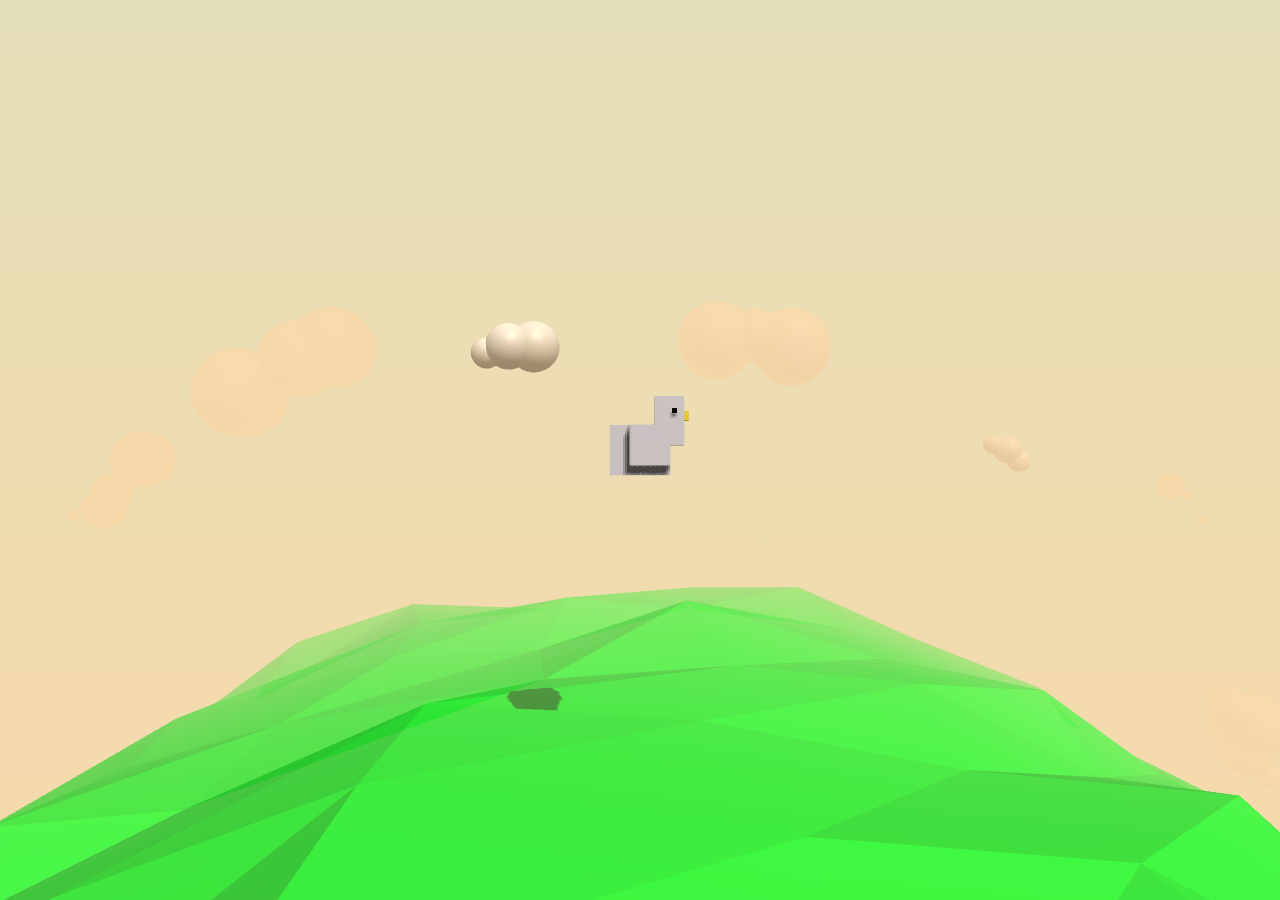
==== part1.html @ 916063e1 "primer commit" ====
<!DOCTYPE html>
<html lang="en" class="no-js">
	<head>
		<meta charset="UTF-8" />
		<meta http-equiv="X-UA-Compatible" content="IE=edge">
		<meta name="viewport" content="width=device-width, initial-scale=1">
		<title>¡Volando Alto!</title>
		<meta name="description" content="Una practica de three.js inspirando en The Aviator" />
		<meta name="keywords" content="three.js, webgl, tutorial, game, 3d, animation, airplane, web development, javascript" />
		<meta name="author" content="Alejandro Navarro" />
		<link rel="shortcut icon" href="favicon.ico">
		<link href='https://fonts.googleapis.com/css?family=Playfair+Display:400,700,700italic' rel='stylesheet' type='text/css'>
		<link rel="stylesheet" type="text/css" href="css/demo.css" />
		<link rel="stylesheet" type="text/css" href="css/styles.css" />
		<script type="text/javascript" src="js/three.min.js"></script>
		<script type="text/javascript" src="js/main_step1.js"/></script>
		<!--[if IE]>
  		<script src="http://html5shiv.googlecode.com/svn/trunk/html5.js"></script>
		<![endif]-->
	</head>
	<body>
		<div class="world" id="world"></div>
	</body>
</html>
---- css/demo.css ----
@font-face {
	font-family: 'codropsicons';
	font-weight: normal;
	font-style: normal;
	src: url('../fonts/codropsicons/codropsicons.eot');
	src: url('../fonts/codropsicons/codropsicons.eot?#iefix') format('embedded-opentype'), url('../fonts/codropsicons/codropsicons.woff') format('woff'), url('../fonts/codropsicons/codropsicons.ttf') format('truetype'), url('../fonts/codropsicons/codropsicons.svg#codropsicons') format('svg');
}

*,
*::after,
*::before {
	-webkit-box-sizing: border-box;
	box-sizing: border-box;
}

body {
	font-family: 'Avenir Next', Avenir, 'Helvetica Neue', Helvetica, Arial, sans-serif;
	margin: 0;
	color: #444;
	background: #f6f6f6;
}

a {
	text-decoration: none;
	color: #d1b790;
	outline: none;
}

a:hover,
a:focus {
	color: #bba077;
	outline: none;
}


/* Top Navigation Style */

.meta {
	font-size: 0.75em;
	line-height: 1;
	position: absolute;
	top: 1em;
	left: 1em;
	display: -webkit-flex;
	display: flex;
	-webkit-flex-wrap: wrap;
	flex-wrap: wrap;
	white-space: nowrap;
	border-top: 1px solid #d1b790;
}

.meta::after {
	content: '';
	position: absolute;
	top: 0;
	right: 0;
	width: 1px;
	height: 100%;
	background: #d1b790;
}

.meta a {
	display: block;
	padding: 1em 1.35em;
	border: 1px solid #d1b790;
	border-top: 0;
}

.meta a:not(:last-child) {
	border-right: 0;
}

.codrops-icon {
	width: 4em;
}

.codrops-icon span {
	display: none;
}

.codrops-icon::before {
	font-family: 'codropsicons';
	font-size: 1.15em;
	font-weight: normal;
	font-style: normal;
	font-variant: normal;
	line-height: 1;
	text-transform: none;
	speak: none;
	-webkit-font-smoothing: antialiased;
}

.codrops-icon--drop::before {
	content: '\e001';
	color: #09c;
}

.codrops-icon--prev::before {
	content: '\e004';
}


/* Demo links */

.demo-link {
	font-family: 'Playfair Display';
	font-weight: bold;
	text-align: center;
	letter-spacing: 0.2em;
	text-transform: uppercase;
}

.demo-link--current {
	color: #bba077;
}

@media screen and (max-width:40em) {
	.meta {
		right: 1em;
	}
	.demo-link {
		-webkit-flex: 1;
		flex: 1;
	}
}

/* Styles for sponsor */
body #cdawrap { top: auto; right: auto; bottom: 12px; left: 12px; border: 1px solid #d1b790; background: none; }
.partisan { position: absolute; bottom: 0; left: 0; width: 38em; padding: 4.5em 7.5em 1.5em 5.5em; }
.partisan__bg { position: absolute; bottom: 0; left: 0; width: 100%; height: 100%; pointer-events: none; opacity: 0.5; }
.partisan__link { position: relative; display: -webkit-flex; display: flex; -webkit-justify-content: center; justify-content: center; -webkit-align-items: center; align-items: center; }
.partisan__img, .partisan__title { opacity: 0.85; -webkit-transition: opacity 0.1s; transition: opacity 0.1s; }
.partisan__link:hover .partisan__img, .partisan__link:hover .partisan__title { opacity: 1; }
.partisan__img { max-width: 42%; }
.partisan__title { font-family: 'Playfair Display'; font-weight: bold; position: relative; margin: 0.5em 0 0 0.85em; color: #555d27; }
.partisan__title::before { content: 'Sponsored by:'; font-size: 0.5em; font-weight: bold; position: absolute; bottom: 100%; left: 0; padding: 0 0 1em 0; letter-spacing: 0.25em; text-transform: uppercase; color: #95a534; }
@media screen and (max-width:80em) {
	.partisan { font-size: 76%; }
	.partisan__title::before { font-size: 0.25em; }
}
@media screen and (max-width:60em) {
	.game-holder .message--instructions { bottom: 5.5em; }
	.partisan { width: 100%; height: auto; padding: 1.75em 0.5em 0.5em; text-align: center; background: rgba(190, 215, 48, 0.5); }
	.partisan__bg { display: none; }
	.partisan__img { display: none; }
	.partisan__title { margin: 0; }
	.partisan__title::before { width: 100%; padding: 0 0 0.25em; }
}
---- css/styles.css ----
.world {
	position: absolute;
	width: 100%;
	height: 100%;
	overflow: hidden;
	background: -webkit-linear-gradient(#e4e0ba, #f7d9aa);
	background: linear-gradient(#e4e0ba, #f7d9aa);
}
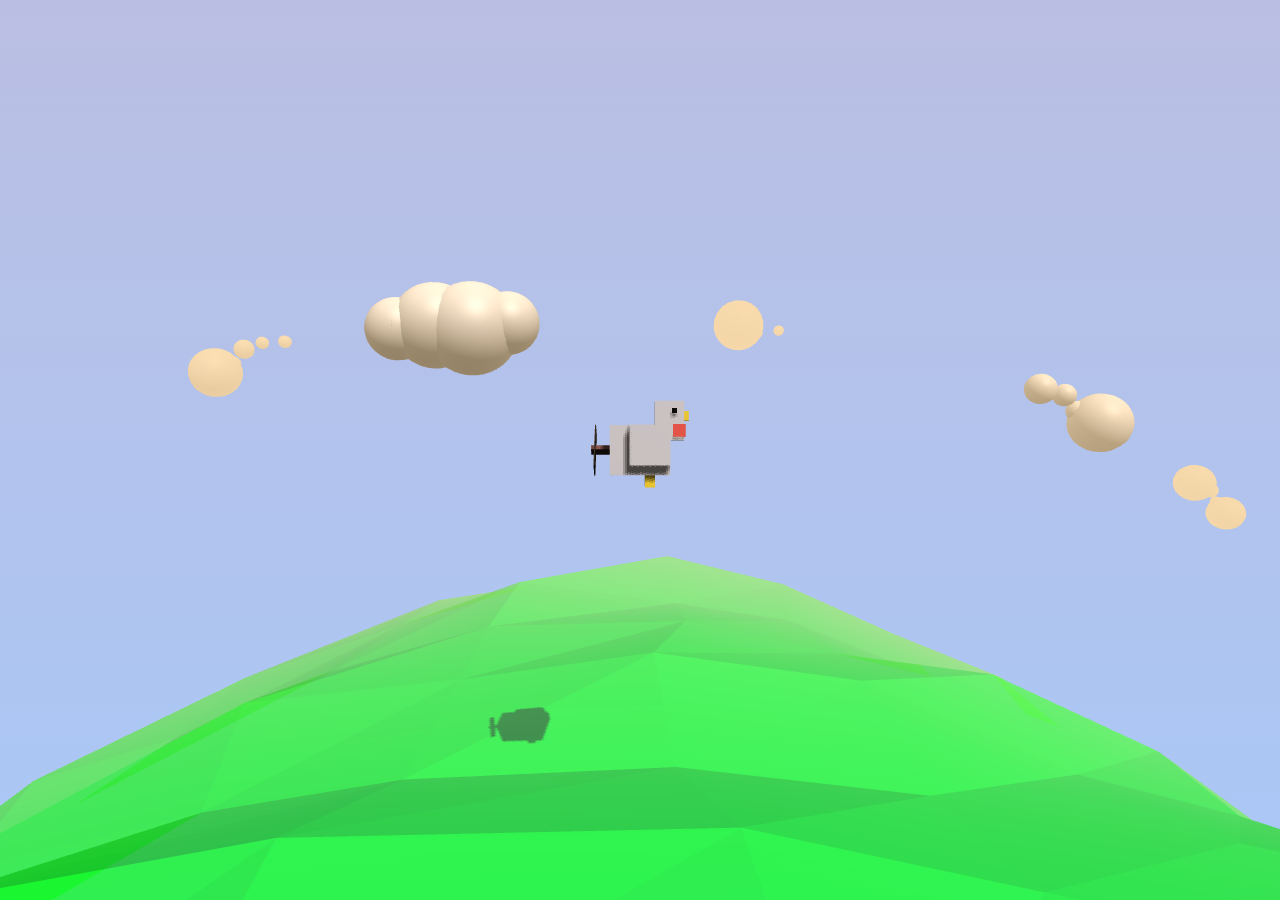
==== commit 08b78bf8: "detalles para gallina" ====
--- a/part1.html
+++ b/part1.html
@@ -7,8 +7,7 @@
 		<title>¡Volando Alto!</title>
 		<meta name="description" content="Una practica de three.js inspirando en The Aviator" />
 		<meta name="keywords" content="three.js, webgl, tutorial, game, 3d, animation, airplane, web development, javascript" />
-		<meta name="author" content="Alejandro Navarro" />
-		<link rel="shortcut icon" href="favicon.ico">
+		<meta name="author" content="Alejandro Navarro" /><link rel="shortcut icon" href="favicon.ico">
 		<link href='https://fonts.googleapis.com/css?family=Playfair+Display:400,700,700italic' rel='stylesheet' type='text/css'>
 		<link rel="stylesheet" type="text/css" href="css/demo.css" />
 		<link rel="stylesheet" type="text/css" href="css/styles.css" />
--- a/css/styles.css
+++ b/css/styles.css
@@ -3,6 +3,6 @@
 	width: 100%;
 	height: 100%;
 	overflow: hidden;
-	background: -webkit-linear-gradient(#e4e0ba, #f7d9aa);
-	background: linear-gradient(#e4e0ba, #f7d9aa);
+	background: -webkit-linear-gradient(#babee2, #aac8f7);
+	background: linear-gradient(#babee2, #aac8f7);
 }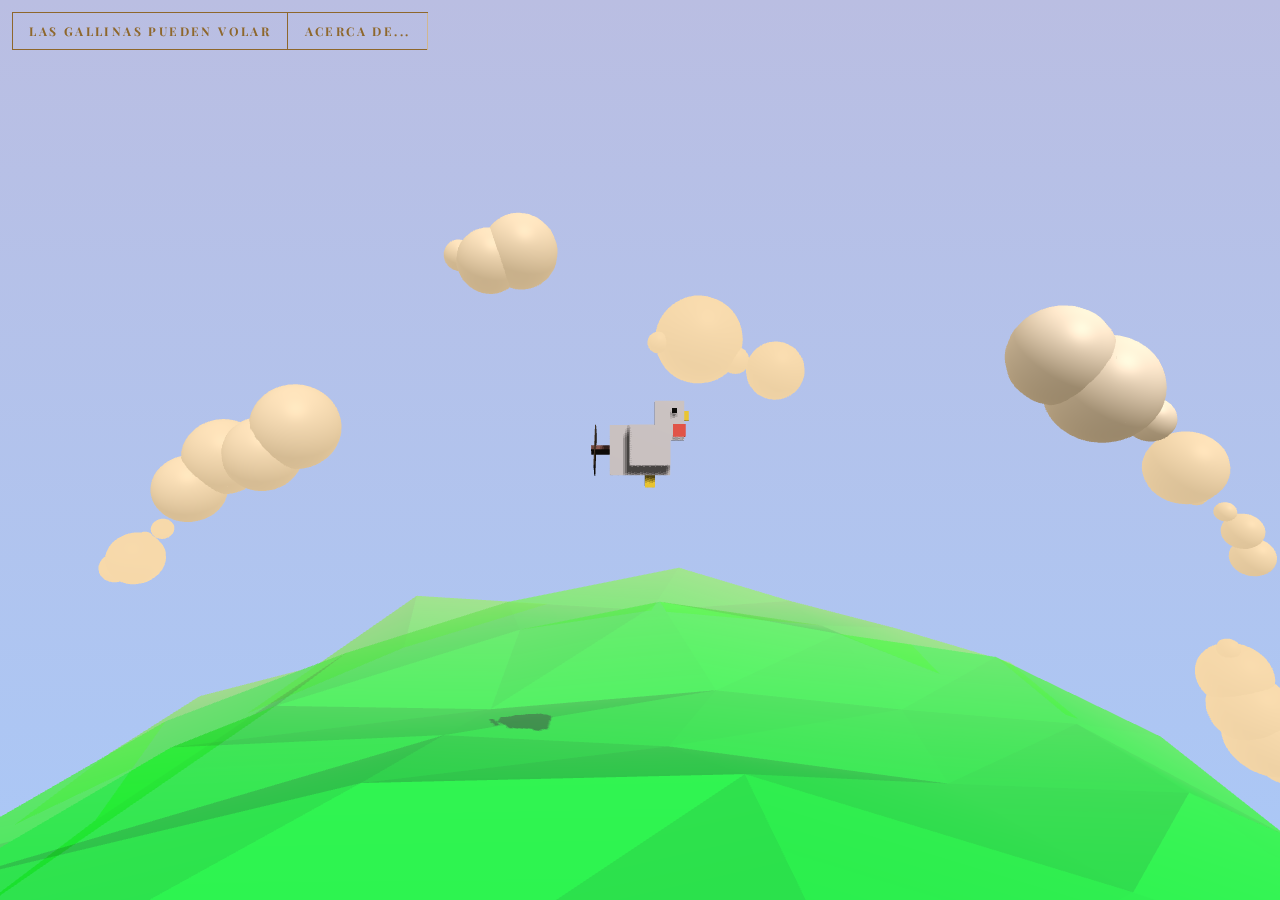
==== commit eb2e1f1a: "incluyendo tres documentos" ====
--- a/part1.html
+++ b/part1.html
@@ -19,5 +19,9 @@
 	</head>
 	<body>
 		<div class="world" id="world"></div>
+		<nav class="meta">
+			<a class="demo-link" href="index.html">Las gallinas pueden volar</a>
+			<a class="demo-link" href="acerca.html">Acerca de...</a>
+		</nav>
 	</body>
 </html>
--- a/css/demo.css
+++ b/css/demo.css
@@ -22,7 +22,7 @@
 
 a {
 	text-decoration: none;
-	color: #d1b790;
+	color: #8e672c;
 	outline: none;
 }
 
@@ -46,7 +46,7 @@
 	-webkit-flex-wrap: wrap;
 	flex-wrap: wrap;
 	white-space: nowrap;
-	border-top: 1px solid #d1b790;
+	border-top: 1px solid #8e672c;
 }
 
 .meta::after {
@@ -62,7 +62,7 @@
 .meta a {
 	display: block;
 	padding: 1em 1.35em;
-	border: 1px solid #d1b790;
+	border: 1px solid #8e672c;
 	border-top: 0;
 }
 
